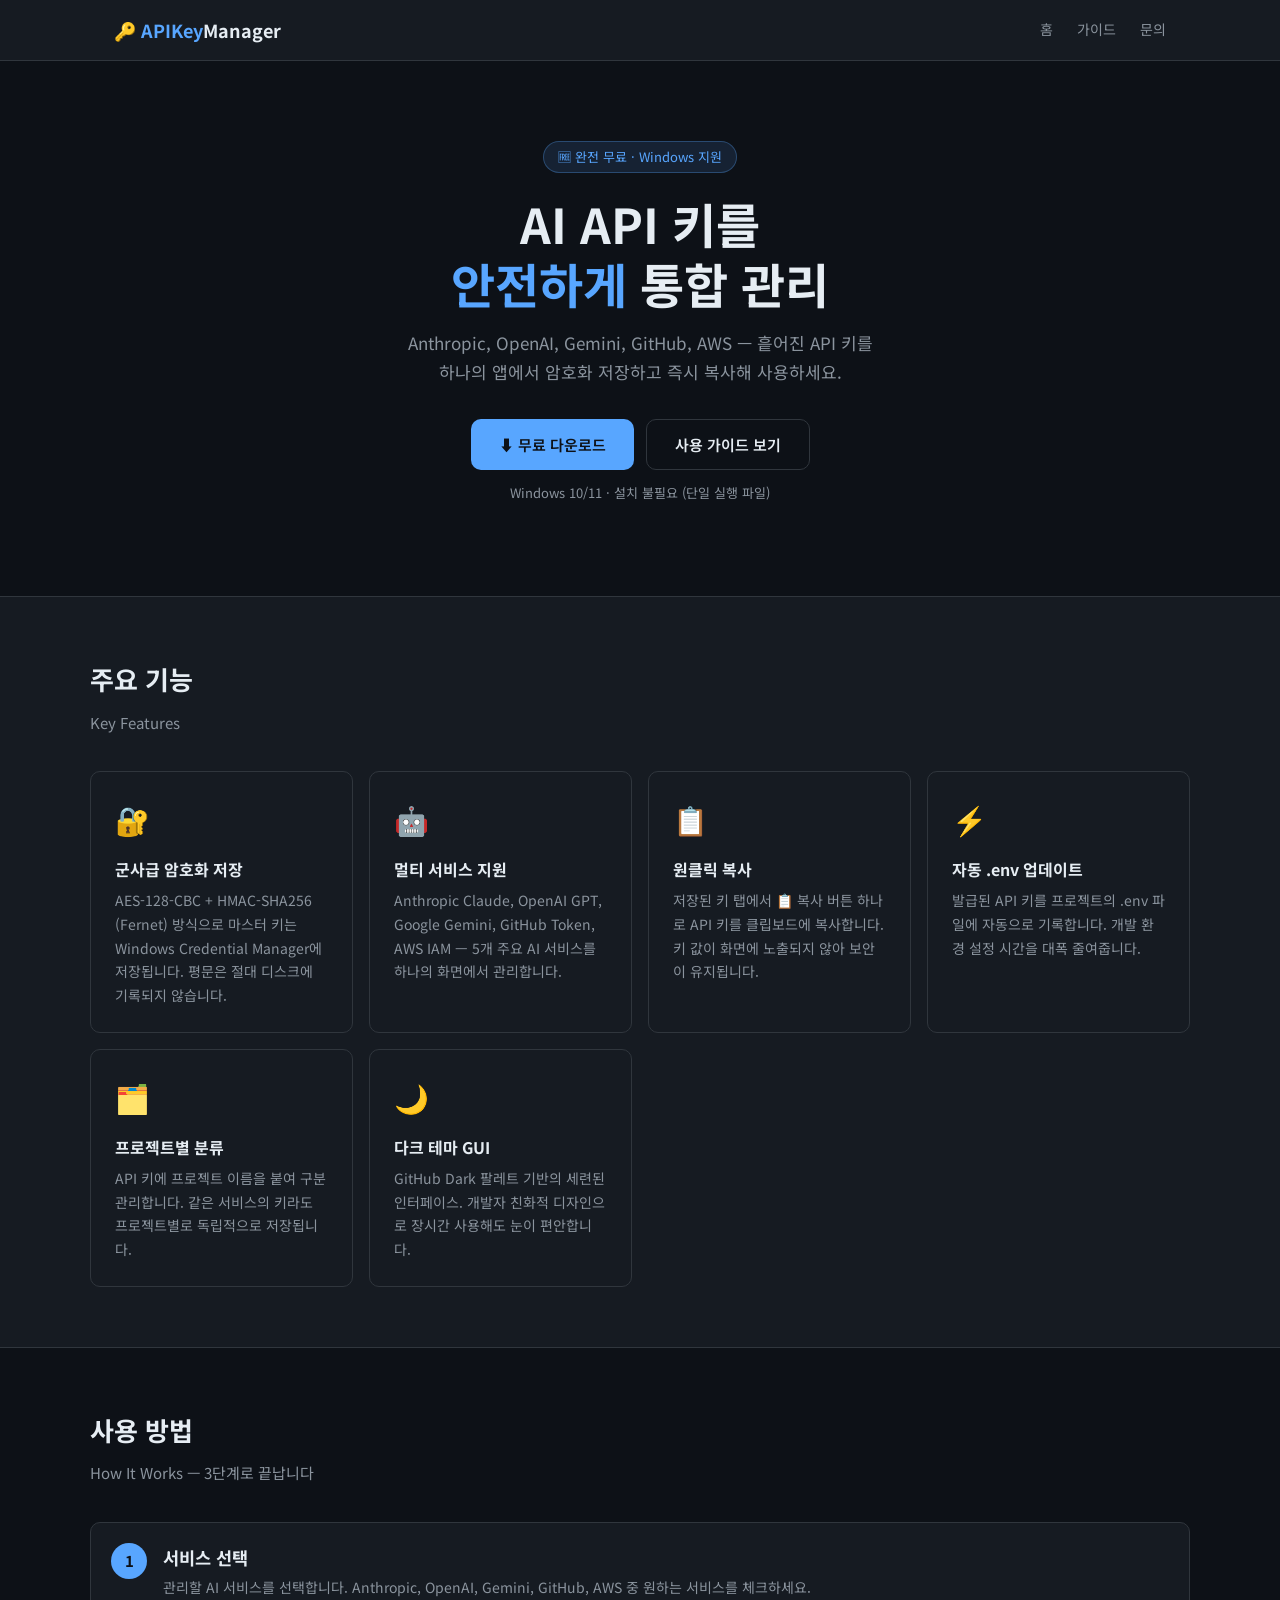
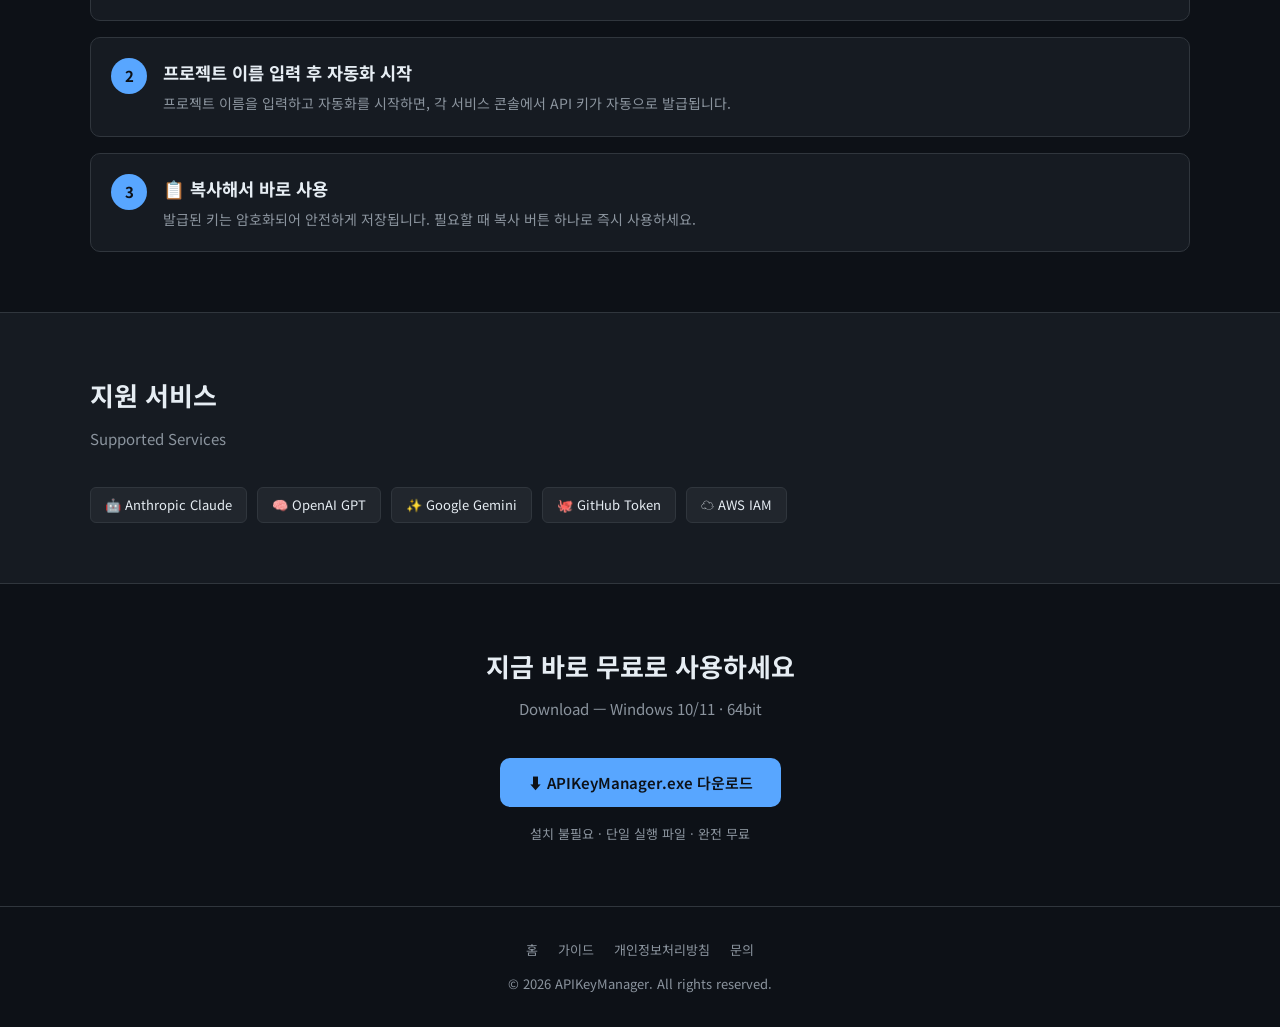
==== index.html @ 2dd694bc "Add files via upload" ====
<!DOCTYPE html>
<html lang="ko">
<head>
  <meta charset="UTF-8">
  <meta name="viewport" content="width=device-width, initial-scale=1.0">
  <title>APIKeyManager — AI API 키 통합 관리 도구</title>
  <meta name="description" content="Anthropic, OpenAI, Gemini, GitHub, AWS 등 AI 서비스 API 키를 안전하게 암호화 저장하고 통합 관리하세요.">
  <meta name="keywords" content="API 키 관리, API Key Manager, Anthropic, OpenAI, Gemini, 암호화, 개발자 도구">
  <meta property="og:title" content="APIKeyManager — AI API 키 통합 관리 도구">
  <meta property="og:description" content="여러 AI 서비스의 API 키를 하나의 앱에서 안전하게 관리하세요.">
  <meta property="og:type" content="website">
  <link rel="stylesheet" href="style.css">
</head>
<body>

<nav>
  <div class="nav-inner">
    <div class="nav-logo">🔑 <span>APIKey</span>Manager</div>
    <div class="nav-links">
      <a href="index.html">홈</a>
      <a href="guide.html">가이드</a>
      <a href="contact.html">문의</a>
    </div>
  </div>
</nav>

<!-- HERO -->
<div class="hero">
  <div class="hero-badge">🆓 완전 무료 · Windows 지원</div>
  <h1>AI API 키를<br><span>안전하게</span> 통합 관리</h1>
  <p>
    Anthropic, OpenAI, Gemini, GitHub, AWS — 흩어진 API 키를<br>
    하나의 앱에서 암호화 저장하고 즉시 복사해 사용하세요.
  </p>
  <div class="btn-group">
    <a href="#download" class="btn btn-primary">⬇ 무료 다운로드</a>
    <a href="guide.html" class="btn btn-outline">사용 가이드 보기</a>
  </div>
  <p class="hero-sub">Windows 10/11 · 설치 불필요 (단일 실행 파일)</p>
</div>

<!-- FEATURES -->
<section style="background: var(--bg2); border-top: 1px solid var(--border); border-bottom: 1px solid var(--border);">
  <div class="section-inner">
    <div class="section-title">주요 기능</div>
    <div class="section-sub">Key Features</div>
    <div class="card-grid">
      <div class="card">
        <div class="card-icon">🔐</div>
        <h3>군사급 암호화 저장</h3>
        <p>AES-128-CBC + HMAC-SHA256 (Fernet) 방식으로 마스터 키는 Windows Credential Manager에 저장됩니다. 평문은 절대 디스크에 기록되지 않습니다.</p>
      </div>
      <div class="card">
        <div class="card-icon">🤖</div>
        <h3>멀티 서비스 지원</h3>
        <p>Anthropic Claude, OpenAI GPT, Google Gemini, GitHub Token, AWS IAM — 5개 주요 AI 서비스를 하나의 화면에서 관리합니다.</p>
      </div>
      <div class="card">
        <div class="card-icon">📋</div>
        <h3>원클릭 복사</h3>
        <p>저장된 키 탭에서 📋 복사 버튼 하나로 API 키를 클립보드에 복사합니다. 키 값이 화면에 노출되지 않아 보안이 유지됩니다.</p>
      </div>
      <div class="card">
        <div class="card-icon">⚡</div>
        <h3>자동 .env 업데이트</h3>
        <p>발급된 API 키를 프로젝트의 .env 파일에 자동으로 기록합니다. 개발 환경 설정 시간을 대폭 줄여줍니다.</p>
      </div>
      <div class="card">
        <div class="card-icon">🗂️</div>
        <h3>프로젝트별 분류</h3>
        <p>API 키에 프로젝트 이름을 붙여 구분 관리합니다. 같은 서비스의 키라도 프로젝트별로 독립적으로 저장됩니다.</p>
      </div>
      <div class="card">
        <div class="card-icon">🌙</div>
        <h3>다크 테마 GUI</h3>
        <p>GitHub Dark 팔레트 기반의 세련된 인터페이스. 개발자 친화적 디자인으로 장시간 사용해도 눈이 편안합니다.</p>
      </div>
    </div>
  </div>
</section>

<!-- HOW IT WORKS -->
<section>
  <div class="section-inner">
    <div class="section-title">사용 방법</div>
    <div class="section-sub">How It Works — 3단계로 끝납니다</div>
    <div class="steps">
      <div class="step">
        <div class="step-num">1</div>
        <div class="step-body">
          <h3>서비스 선택</h3>
          <p>관리할 AI 서비스를 선택합니다. Anthropic, OpenAI, Gemini, GitHub, AWS 중 원하는 서비스를 체크하세요.</p>
        </div>
      </div>
      <div class="step">
        <div class="step-num">2</div>
        <div class="step-body">
          <h3>프로젝트 이름 입력 후 자동화 시작</h3>
          <p>프로젝트 이름을 입력하고 자동화를 시작하면, 각 서비스 콘솔에서 API 키가 자동으로 발급됩니다.</p>
        </div>
      </div>
      <div class="step">
        <div class="step-num">3</div>
        <div class="step-body">
          <h3>📋 복사해서 바로 사용</h3>
          <p>발급된 키는 암호화되어 안전하게 저장됩니다. 필요할 때 복사 버튼 하나로 즉시 사용하세요.</p>
        </div>
      </div>
    </div>
  </div>
</section>

<!-- SERVICES -->
<section style="background: var(--bg2); border-top: 1px solid var(--border); border-bottom: 1px solid var(--border);">
  <div class="section-inner">
    <div class="section-title">지원 서비스</div>
    <div class="section-sub">Supported Services</div>
    <div class="badge-row">
      <span class="badge">🤖 Anthropic Claude</span>
      <span class="badge">🧠 OpenAI GPT</span>
      <span class="badge">✨ Google Gemini</span>
      <span class="badge">🐙 GitHub Token</span>
      <span class="badge">☁️ AWS IAM</span>
    </div>
  </div>
</section>

<!-- DOWNLOAD -->
<section id="download">
  <div class="section-inner" style="text-align:center;">
    <div class="section-title">지금 바로 무료로 사용하세요</div>
    <div class="section-sub">Download — Windows 10/11 · 64bit</div>
    <div class="btn-group" style="margin-top:24px;">
      <a href="#" class="btn btn-primary">⬇ APIKeyManager.exe 다운로드</a>
    </div>
    <p style="color:var(--text2); font-size:13px; margin-top:16px;">
      설치 불필요 · 단일 실행 파일 · 완전 무료
    </p>
  </div>
</section>

<footer>
  <div class="footer-links">
    <a href="index.html">홈</a>
    <a href="guide.html">가이드</a>
    <a href="privacy.html">개인정보처리방침</a>
    <a href="contact.html">문의</a>
  </div>
  <p>© 2026 APIKeyManager. All rights reserved.</p>
</footer>

</body>
</html>
---- style.css ----
/* APIKeyManager - Global Stylesheet */
@import url('https://fonts.googleapis.com/css2?family=Noto+Sans+KR:wght@400;600;700&family=Inter:wght@400;600;700&display=swap');

*, *::before, *::after { box-sizing: border-box; margin: 0; padding: 0; }

:root {
  --bg:        #0d1117;
  --bg2:       #161b22;
  --bg3:       #21262d;
  --border:    #30363d;
  --accent:    #58a6ff;
  --accent2:   #3fb950;
  --warn:      #d29922;
  --text:      #e6edf3;
  --text2:     #8b949e;
  --radius:    10px;
  --max-w:     1100px;
}

body {
  font-family: 'Noto Sans KR', 'Inter', sans-serif;
  background: var(--bg);
  color: var(--text);
  line-height: 1.7;
  font-size: 15px;
}

a { color: var(--accent); text-decoration: none; }
a:hover { text-decoration: underline; }

/* ── NAV ── */
nav {
  background: var(--bg2);
  border-bottom: 1px solid var(--border);
  position: sticky; top: 0; z-index: 100;
}
.nav-inner {
  max-width: var(--max-w);
  margin: 0 auto;
  padding: 0 24px;
  height: 60px;
  display: flex;
  align-items: center;
  justify-content: space-between;
}
.nav-logo { font-weight: 700; font-size: 18px; color: var(--text); }
.nav-logo span { color: var(--accent); }
.nav-links { display: flex; gap: 24px; }
.nav-links a { color: var(--text2); font-size: 14px; }
.nav-links a:hover { color: var(--text); text-decoration: none; }

/* ── HERO ── */
.hero {
  text-align: center;
  padding: 80px 24px 60px;
  max-width: var(--max-w);
  margin: 0 auto;
}
.hero-badge {
  display: inline-block;
  background: rgba(88,166,255,.12);
  color: var(--accent);
  border: 1px solid rgba(88,166,255,.3);
  border-radius: 20px;
  padding: 4px 14px;
  font-size: 13px;
  margin-bottom: 20px;
}
.hero h1 {
  font-size: clamp(28px, 5vw, 48px);
  font-weight: 700;
  line-height: 1.25;
  margin-bottom: 16px;
}
.hero h1 span { color: var(--accent); }
.hero p {
  color: var(--text2);
  font-size: 17px;
  max-width: 600px;
  margin: 0 auto 32px;
}
.hero-sub { font-size: 13px !important; color: var(--text2); margin-top: 12px !important; }

/* ── BUTTONS ── */
.btn {
  display: inline-flex;
  align-items: center;
  gap: 8px;
  padding: 12px 28px;
  border-radius: var(--radius);
  font-size: 15px;
  font-weight: 600;
  cursor: pointer;
  border: none;
  transition: opacity .2s;
}
.btn:hover { opacity: .85; text-decoration: none; }
.btn-primary { background: var(--accent); color: #0d1117; }
.btn-outline {
  background: transparent;
  color: var(--text);
  border: 1px solid var(--border);
}
.btn-group { display: flex; gap: 12px; justify-content: center; flex-wrap: wrap; }

/* ── SECTION ── */
section { padding: 60px 24px; }
.section-inner { max-width: var(--max-w); margin: 0 auto; }
.section-title {
  font-size: 26px;
  font-weight: 700;
  margin-bottom: 8px;
}
.section-sub { color: var(--text2); margin-bottom: 36px; }

/* ── CARDS ── */
.card-grid {
  display: grid;
  grid-template-columns: repeat(auto-fit, minmax(240px, 1fr));
  gap: 16px;
}
.card {
  background: var(--bg2);
  border: 1px solid var(--border);
  border-radius: var(--radius);
  padding: 24px;
}
.card-icon { font-size: 28px; margin-bottom: 12px; }
.card h3 { font-size: 16px; margin-bottom: 6px; }
.card p { color: var(--text2); font-size: 14px; }

/* ── STEPS ── */
.steps { display: flex; flex-direction: column; gap: 16px; }
.step {
  display: flex;
  gap: 16px;
  align-items: flex-start;
  background: var(--bg2);
  border: 1px solid var(--border);
  border-radius: var(--radius);
  padding: 20px;
}
.step-num {
  min-width: 36px; height: 36px;
  background: var(--accent);
  color: #0d1117;
  border-radius: 50%;
  display: flex; align-items: center; justify-content: center;
  font-weight: 700; font-size: 15px;
}
.step-body h3 { margin-bottom: 4px; }
.step-body p { color: var(--text2); font-size: 14px; }

/* ── SERVICE BADGES ── */
.badge-row { display: flex; flex-wrap: wrap; gap: 10px; margin-top: 20px; }
.badge {
  background: var(--bg3);
  border: 1px solid var(--border);
  border-radius: 6px;
  padding: 6px 14px;
  font-size: 13px;
}

/* ── AD PLACEHOLDER ── */
.ad-box {
  background: var(--bg2);
  border: 1px dashed var(--border);
  border-radius: var(--radius);
  padding: 24px;
  text-align: center;
  color: var(--text2);
  font-size: 13px;
  margin: 24px 0;
  min-height: 100px;
  display: flex; align-items: center; justify-content: center;
}

/* ── AFFILIATE ── */
.aff-grid {
  display: grid;
  grid-template-columns: repeat(auto-fit, minmax(200px, 1fr));
  gap: 12px;
  margin-top: 20px;
}
.aff-card {
  background: var(--bg2);
  border: 1px solid var(--border);
  border-radius: var(--radius);
  padding: 16px;
  display: flex; flex-direction: column; gap: 8px;
}
.aff-card h4 { font-size: 14px; }
.aff-card p { color: var(--text2); font-size: 13px; flex: 1; }
.aff-card a {
  display: inline-block;
  background: var(--accent);
  color: #0d1117;
  padding: 6px 14px;
  border-radius: 6px;
  font-size: 13px;
  font-weight: 600;
  text-align: center;
}
.aff-card a:hover { text-decoration: none; opacity: .85; }

/* ── NOTICE / THANKYOU ── */
.ty-hero {
  text-align: center;
  padding: 60px 24px 40px;
  max-width: 640px;
  margin: 0 auto;
}
.ty-hero .big-icon { font-size: 64px; margin-bottom: 16px; }
.ty-hero h1 { font-size: 32px; margin-bottom: 10px; }
.ty-hero p { color: var(--text2); }

/* ── PROSE (guide, privacy) ── */
.prose { max-width: 760px; margin: 0 auto; }
.prose h2 { font-size: 20px; margin: 36px 0 10px; color: var(--accent); }
.prose h3 { font-size: 16px; margin: 24px 0 8px; }
.prose p { color: var(--text2); margin-bottom: 12px; }
.prose ul, .prose ol { color: var(--text2); padding-left: 20px; margin-bottom: 12px; }
.prose li { margin-bottom: 6px; }
.prose code {
  background: var(--bg3);
  border: 1px solid var(--border);
  border-radius: 4px;
  padding: 2px 6px;
  font-size: 13px;
  font-family: monospace;
}
.prose .info-box {
  background: rgba(88,166,255,.08);
  border: 1px solid rgba(88,166,255,.25);
  border-radius: var(--radius);
  padding: 14px 18px;
  margin: 16px 0;
}

/* ── FOOTER ── */
footer {
  border-top: 1px solid var(--border);
  padding: 32px 24px;
  text-align: center;
  color: var(--text2);
  font-size: 13px;
}
footer a { color: var(--text2); }
footer a:hover { color: var(--text); }
.footer-links { display: flex; justify-content: center; gap: 20px; margin-bottom: 12px; }

/* ── CONTACT FORM ── */
.form-group { margin-bottom: 16px; }
.form-group label { display: block; margin-bottom: 6px; font-size: 14px; }
.form-group input,
.form-group textarea {
  width: 100%;
  background: var(--bg2);
  border: 1px solid var(--border);
  border-radius: var(--radius);
  padding: 10px 14px;
  color: var(--text);
  font-size: 14px;
  font-family: inherit;
}
.form-group textarea { height: 120px; resize: vertical; }
.form-group input:focus,
.form-group textarea:focus {
  outline: none;
  border-color: var(--accent);
}

@media (max-width: 600px) {
  .nav-links { display: none; }
  .hero h1 { font-size: 26px; }
}
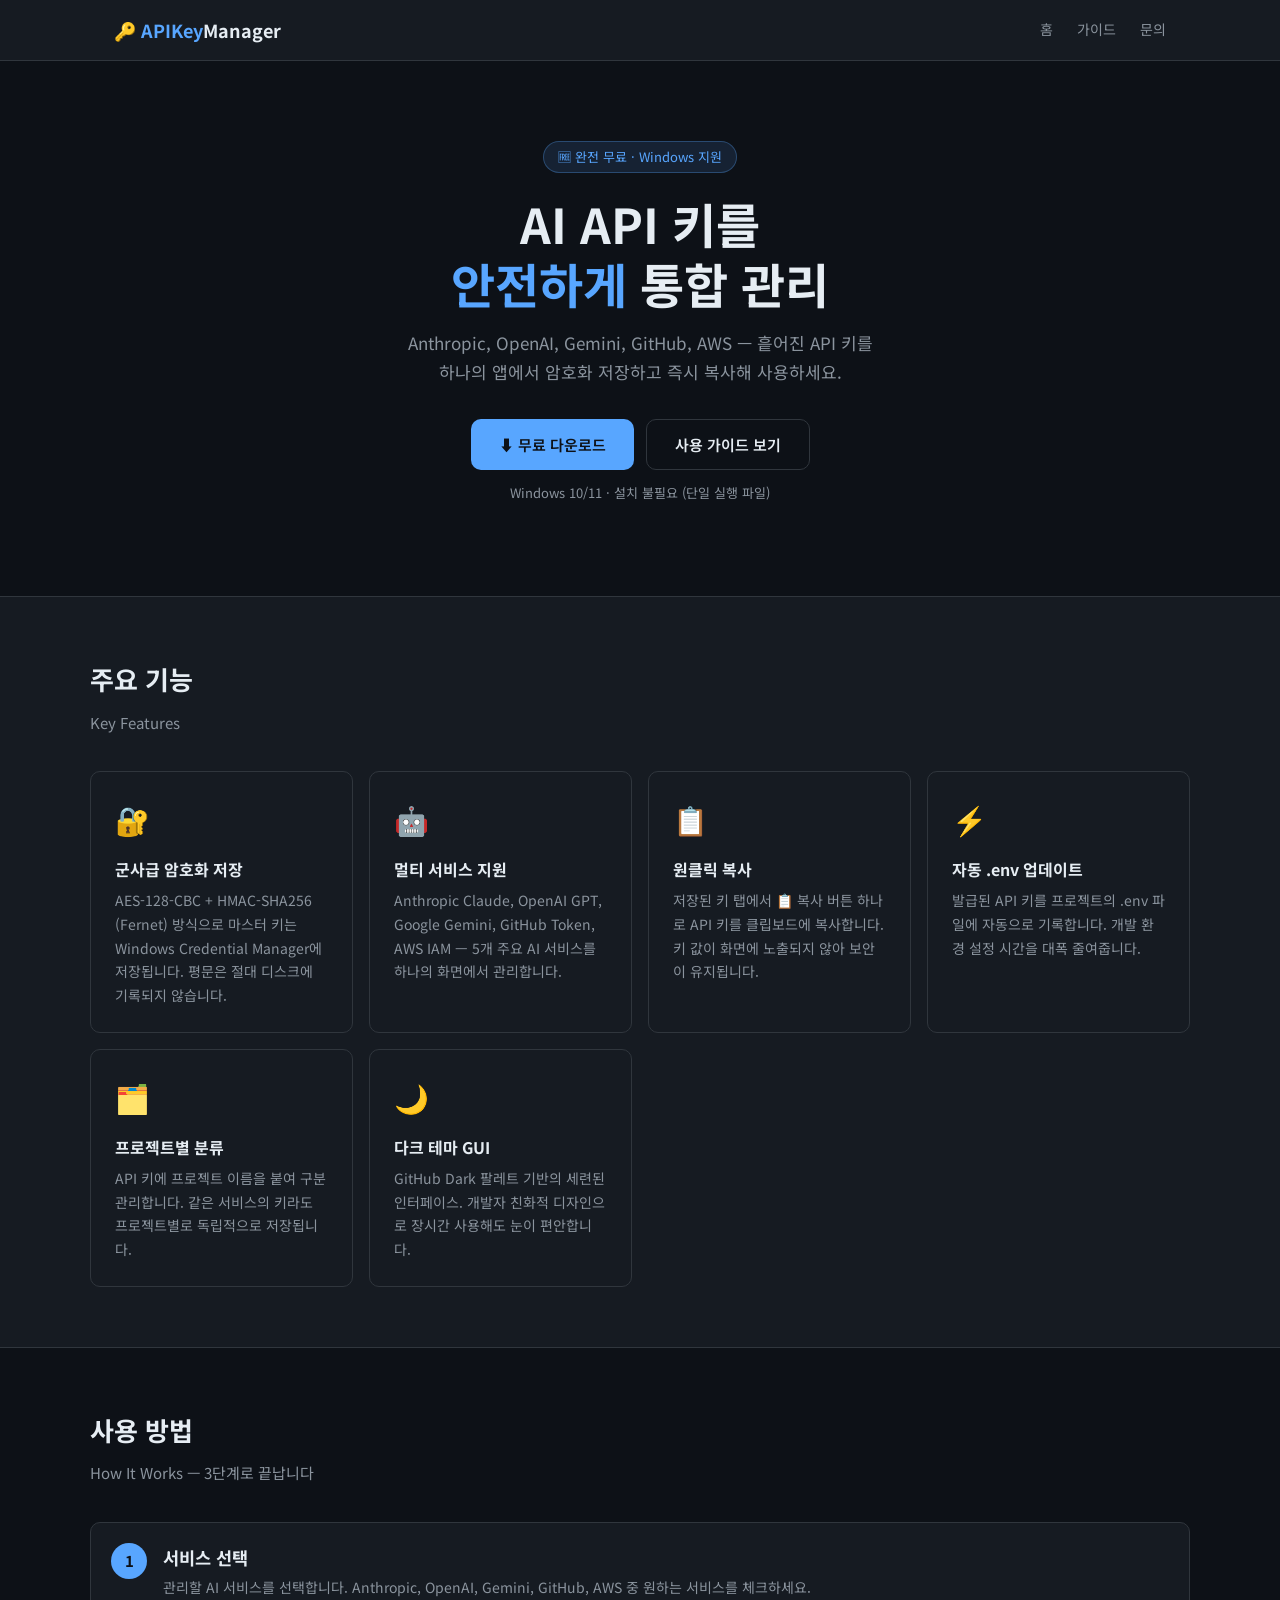
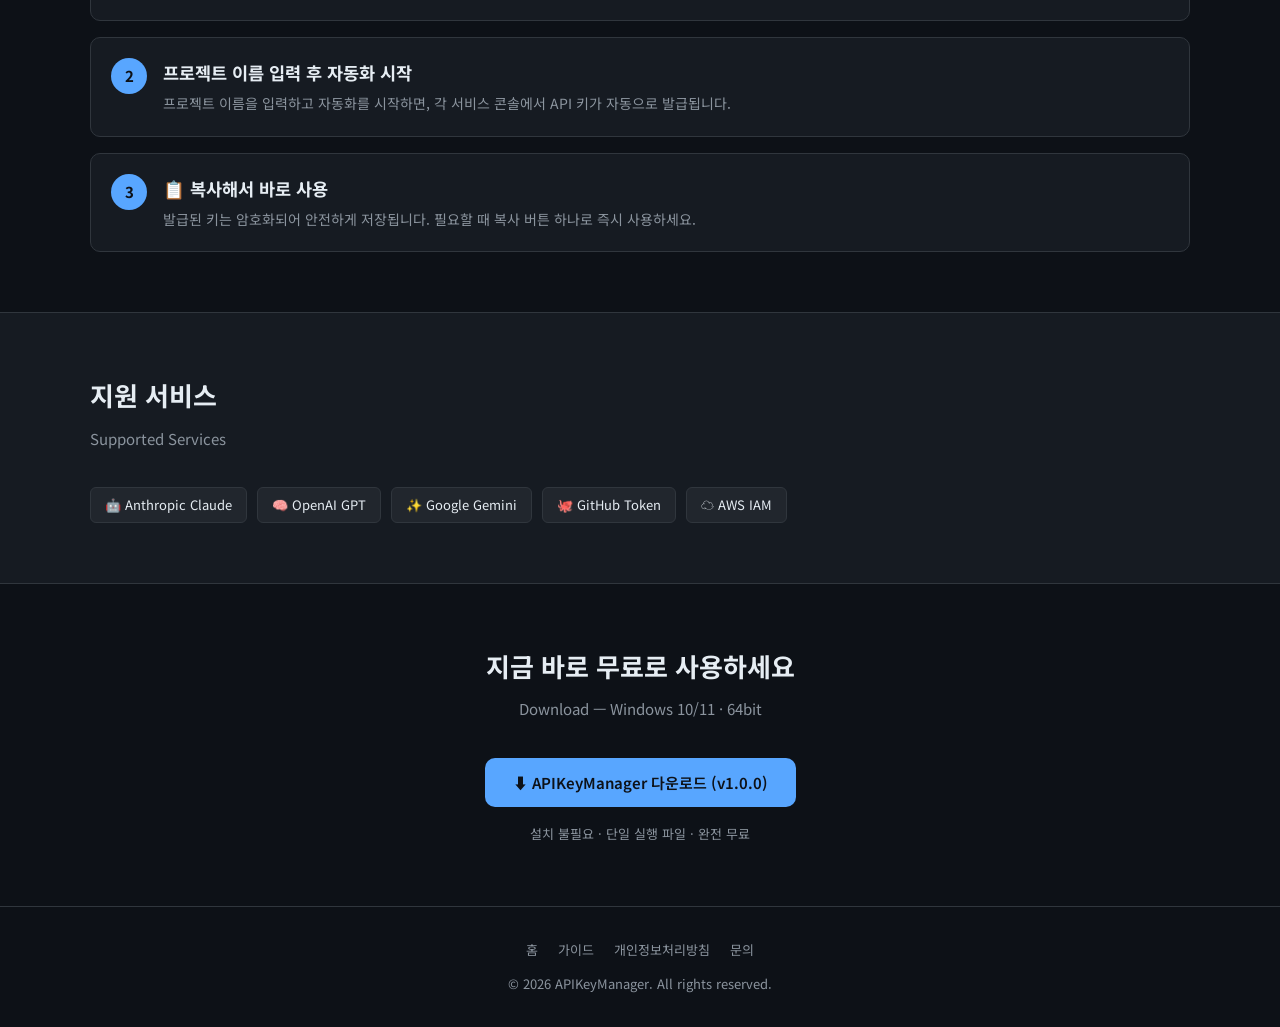
==== commit fd28f9d2: "Update download link for APIKeyManager" ====
--- a/index.html
+++ b/index.html
@@ -10,6 +10,8 @@
   <meta property="og:description" content="여러 AI 서비스의 API 키를 하나의 앱에서 안전하게 관리하세요.">
   <meta property="og:type" content="website">
   <link rel="stylesheet" href="style.css">
+<script async src="https://pagead2.googlesyndication.com/pagead/js/adsbygoogle.js?client=ca-pub-2229863571144655"
+     crossorigin="anonymous"></script>
 </head>
 <body>
 
@@ -131,7 +133,8 @@
     <div class="section-title">지금 바로 무료로 사용하세요</div>
     <div class="section-sub">Download — Windows 10/11 · 64bit</div>
     <div class="btn-group" style="margin-top:24px;">
-      <a href="#" class="btn btn-primary">⬇ APIKeyManager.exe 다운로드</a>
+      <a href="https://github.com/sangsu7746/-APIKeyManager/releases/download/v1.0.0/APIKeyManager-v1.0.0-windows.zip" class="btn btn-primary">⬇ APIKeyManager 다운로드 (v1.0.0)</a>
+
     </div>
     <p style="color:var(--text2); font-size:13px; margin-top:16px;">
       설치 불필요 · 단일 실행 파일 · 완전 무료
